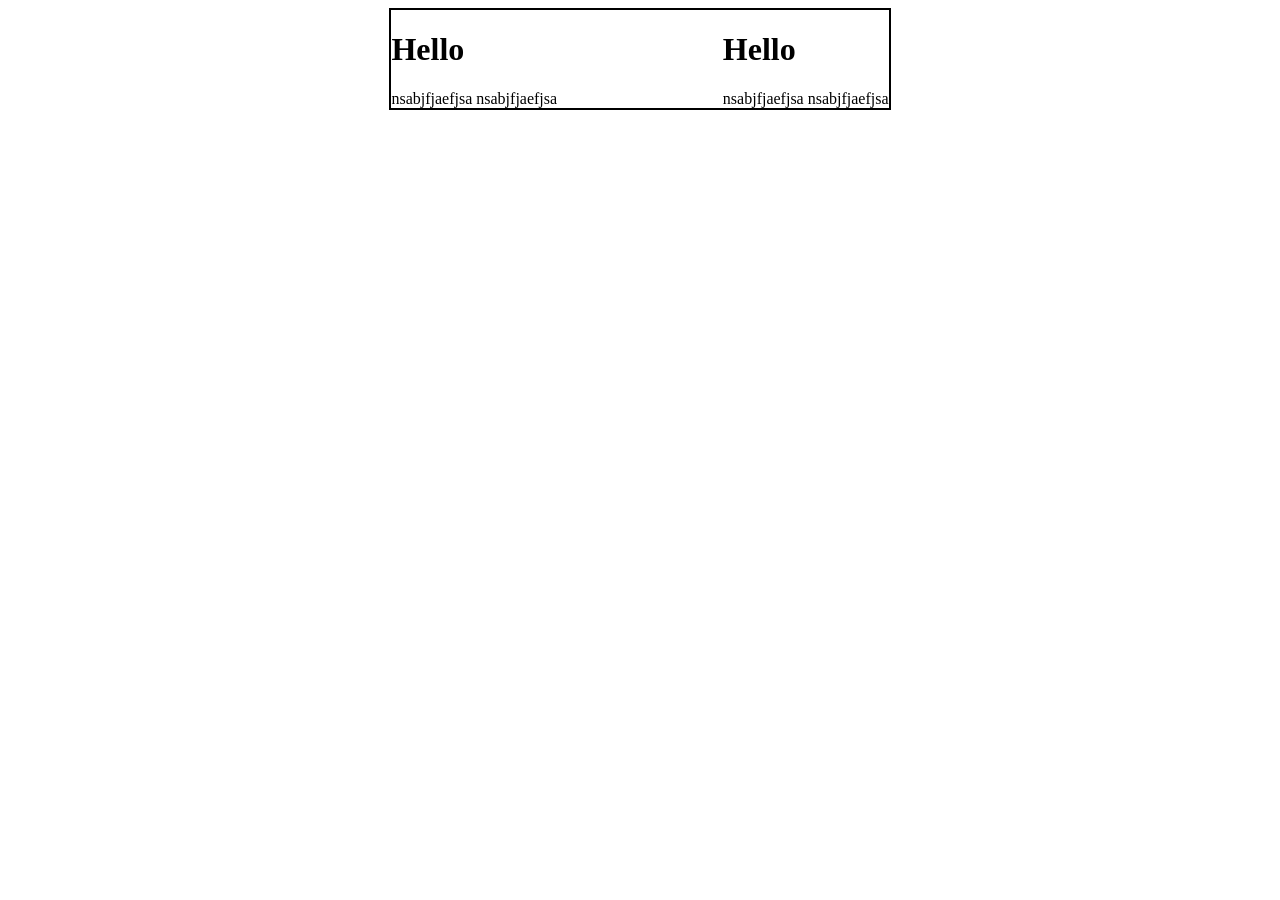
==== index.html @ abe5e485 "mes" ====
<!DOCTYPE html>
<html>

<head>
    <title>HTML PROJECT</title>
    <link rel="stylesheet" href="/index.css">
</head>

<body>
<div class="oldParent">
<div class="parent">


   <div class="">
    <h1>Hello</h1>
    <span>nsabjfjaefjsa</span>
    <span>nsabjfjaefjsa</span> 
   </div>

    <div class="">
    <img src="/cat.jpg" alt="" width="500px">
   </div>


   
   <div class="">
    <h1>Hello</h1>
    <span>nsabjfjaefjsa</span>
    <span>nsabjfjaefjsa</span> 
   </div>
</div>
</div>
  

<!-- <div>
    <div><h4>hiiiii</h4></div>
    <span>this id is invalid</span>
</div> -->

<!-- <h1 class="headingTag">Hello</h1>  -->

<!-- <span>Heelo</span> 
<div><h1>Hello </h1></div>
<h2>Hello</h2>

<h6>Hello</h6>

<p>Lorem ipsum dolor sit amet consectetur adipisicing elit. <br>
    Nostrum magnam laboriosam commodi cum, minus sapiente porro soluta quibusdam impedit cumque laborum tenetur veritatis,
     quaerat iusto possimus ipsa doloremque recusandae quasi?</p>


<h1>Hello</h1>
<span>Heelo</span> -->





<!-- <a href="https://www.amazon.in" target="_blank"><img src="/cat.jpg" alt="cat image" width="400px" /></a> -->




</body>
</html>
---- index.css ----
/*  */


.headingTag{
    background-color: black;
    display: inline-block;
}
.oldParent{
    display: flex;
    justify-content: center;
}
.parent{
    display: grid;
    grid-template-columns: 1fr 1fr 1fr;
    border: 2px solid black;


}
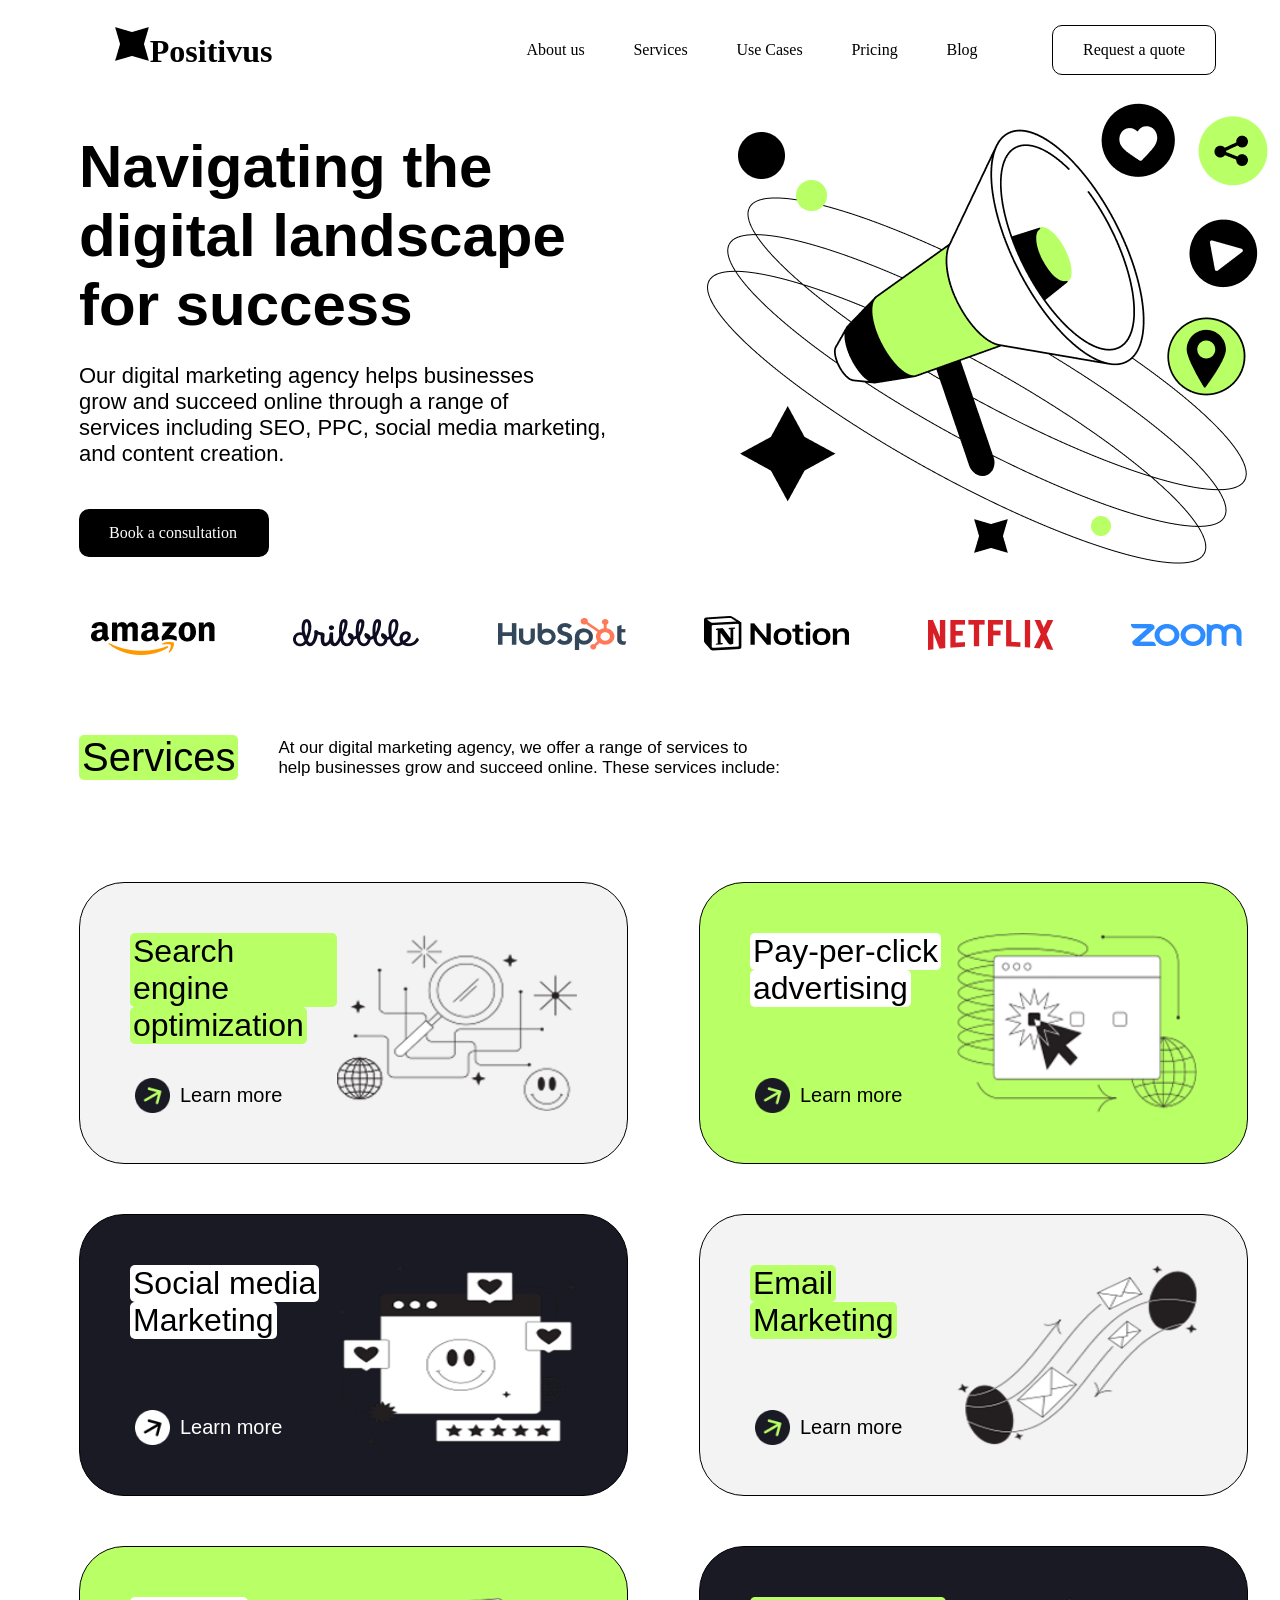
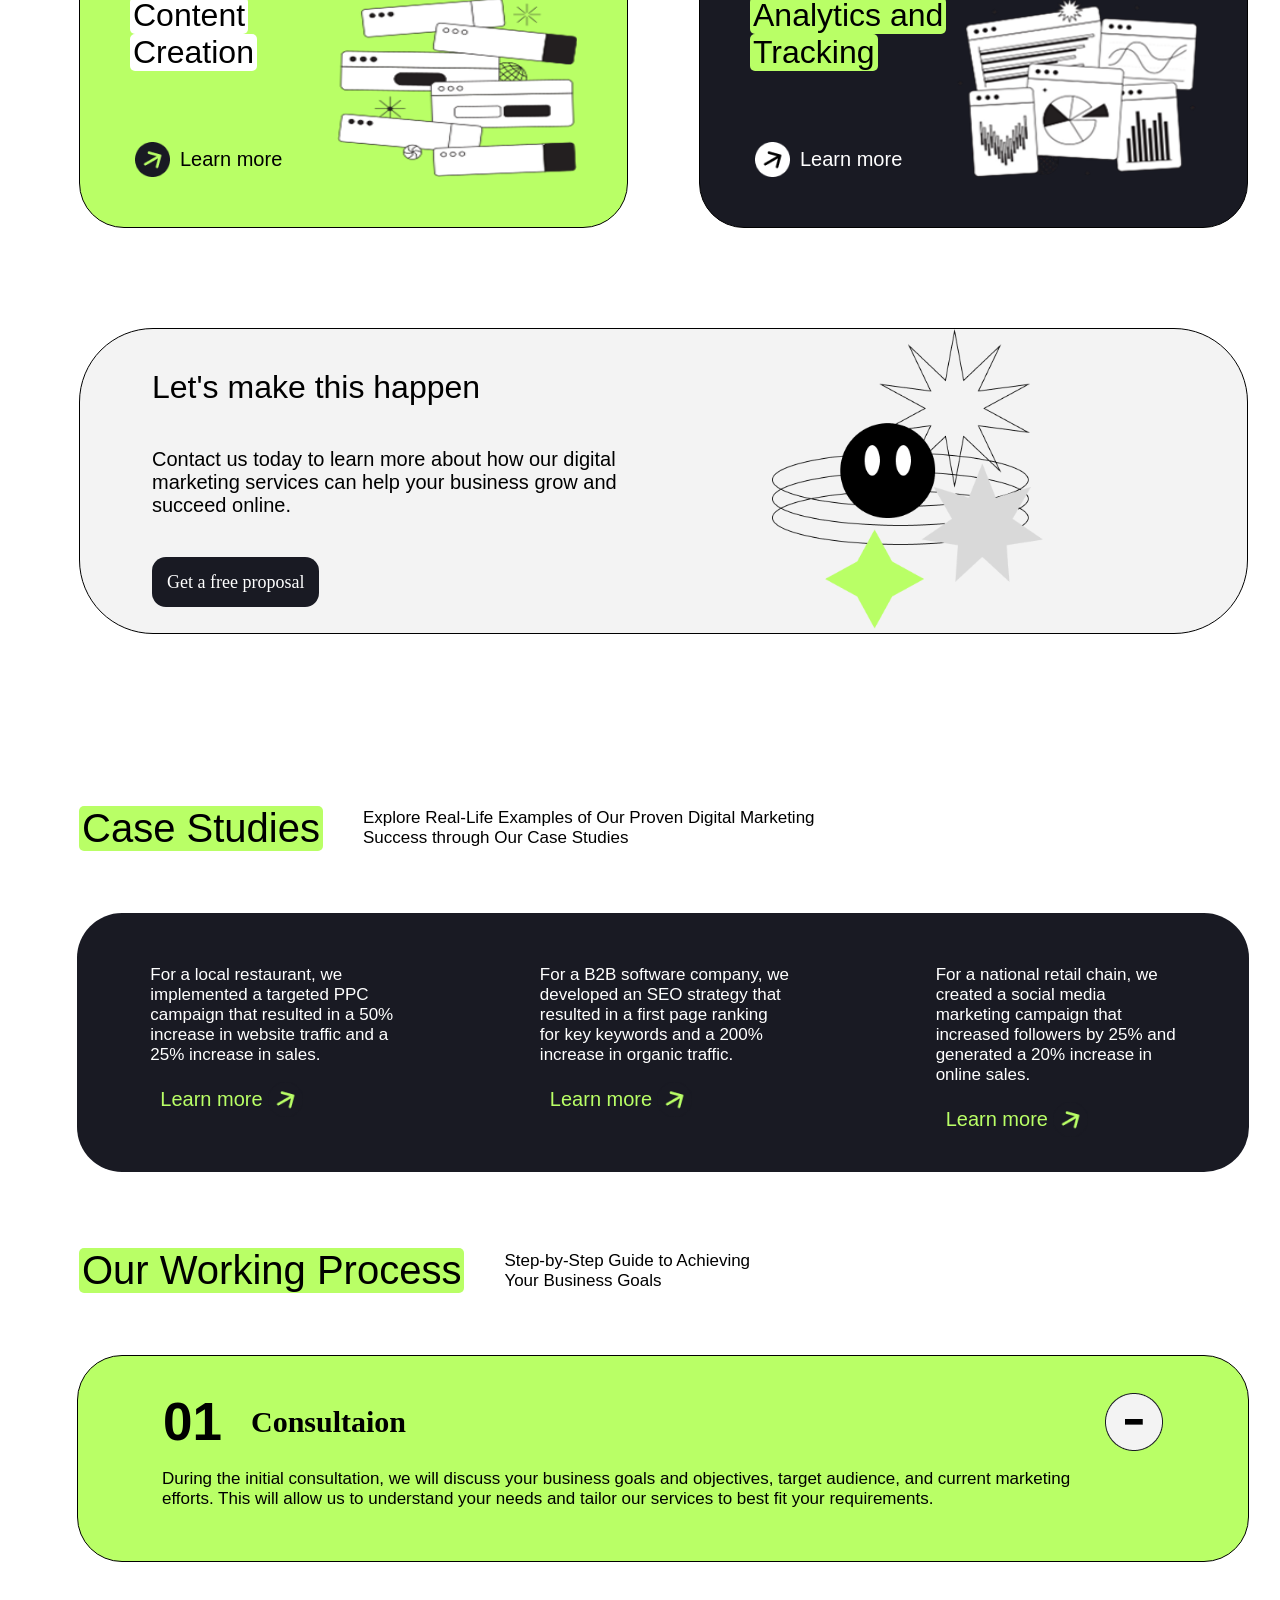
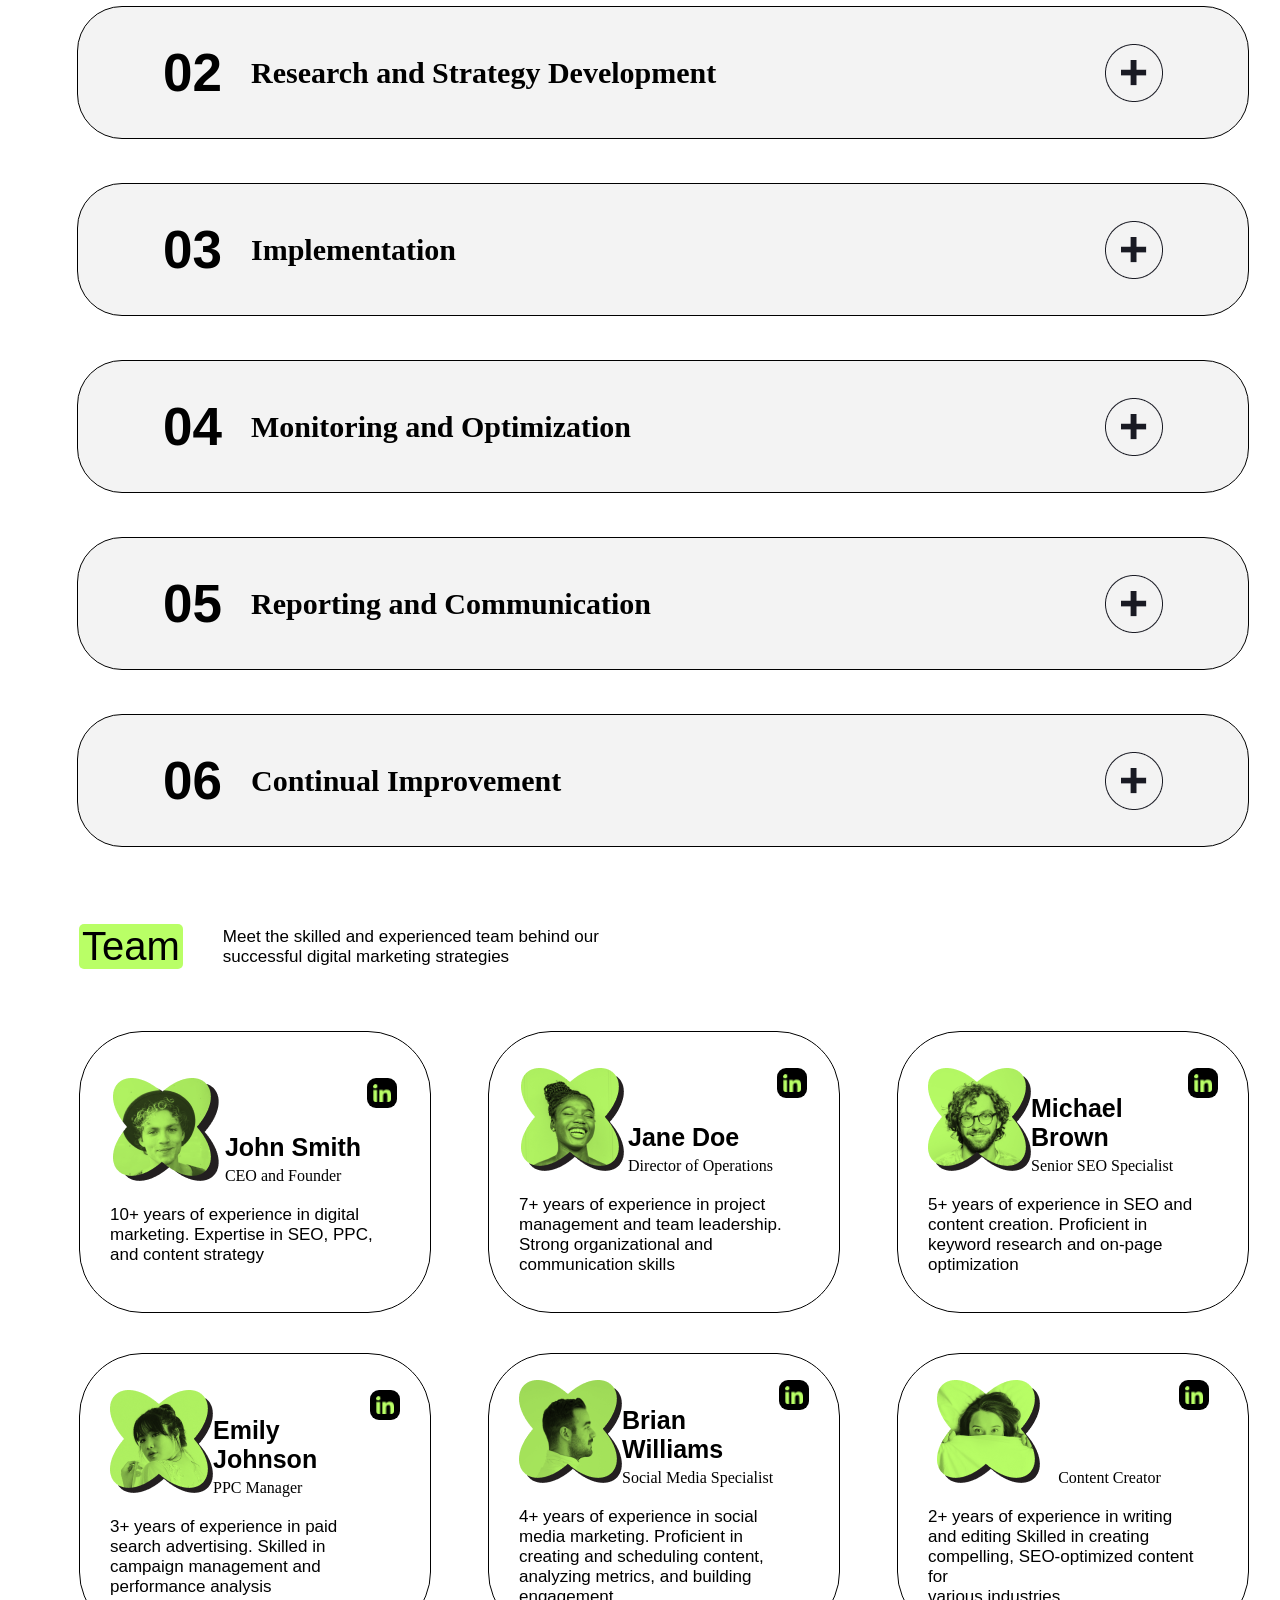
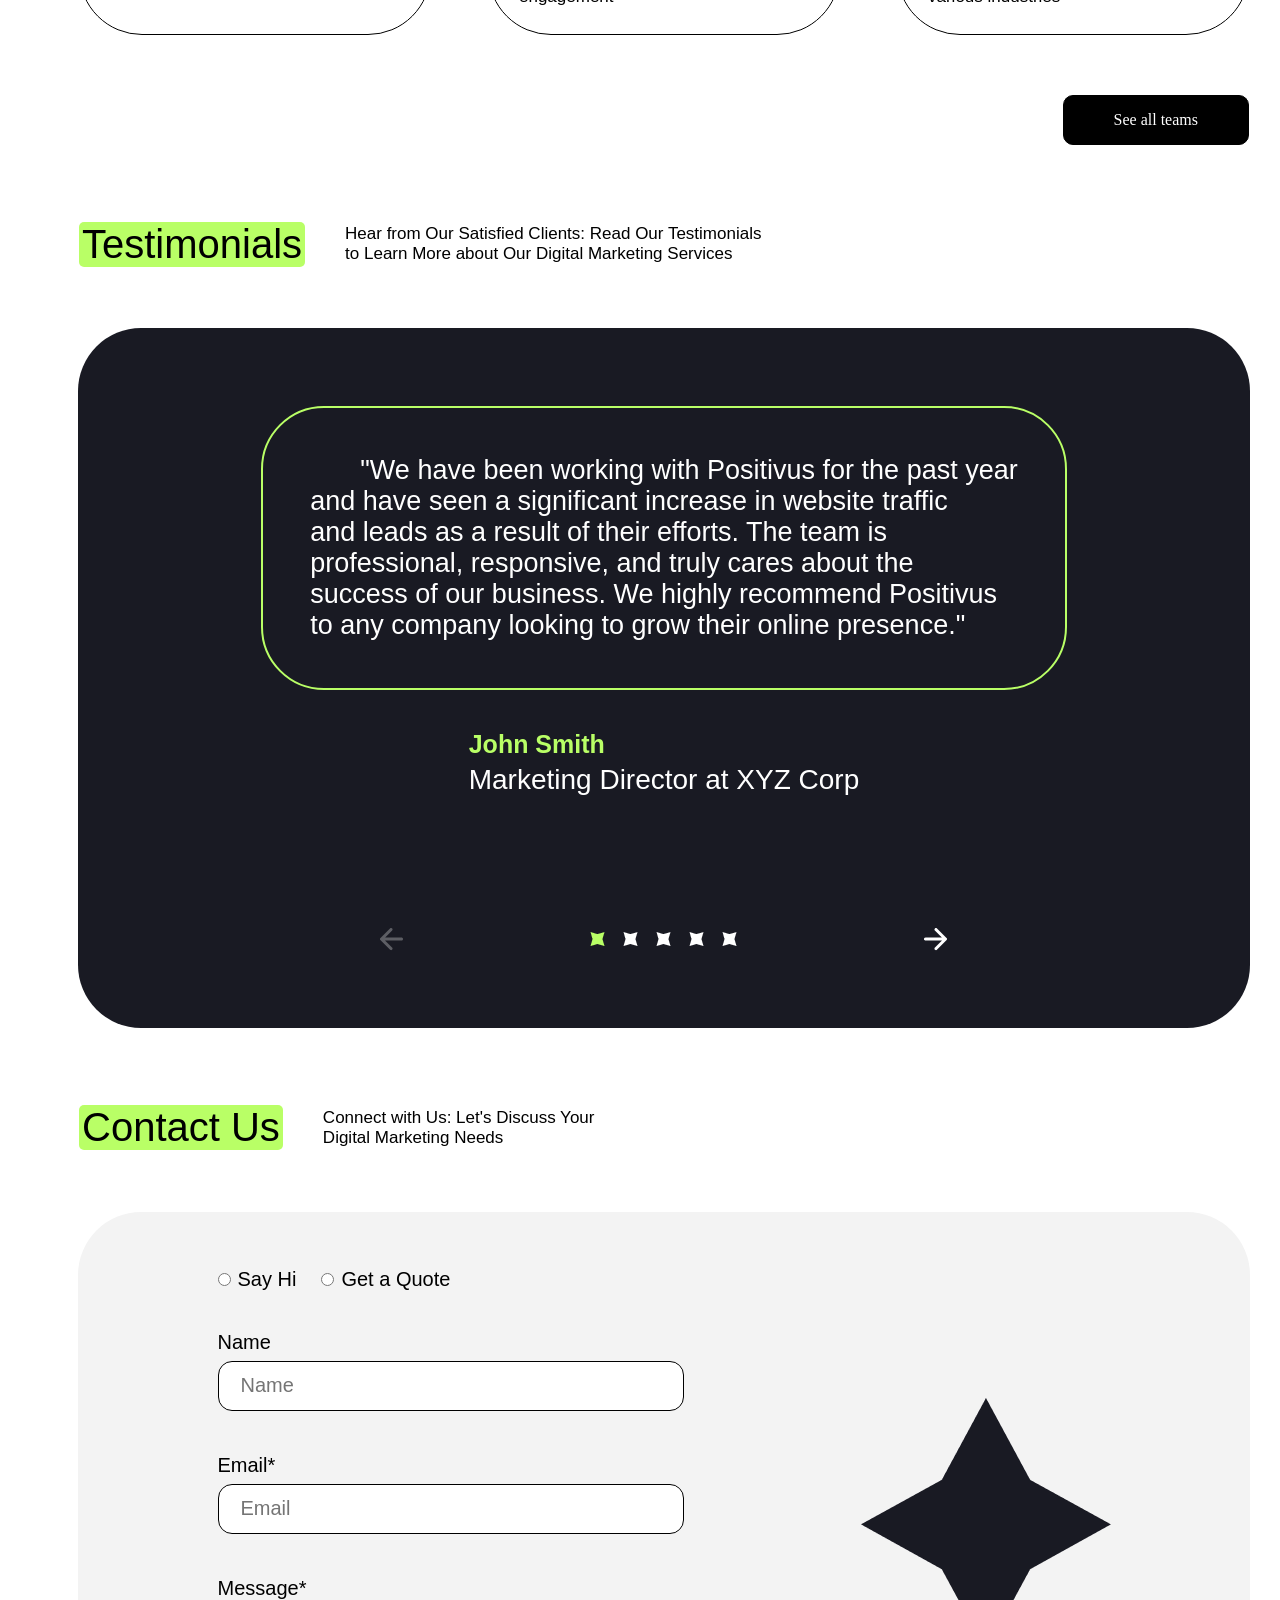
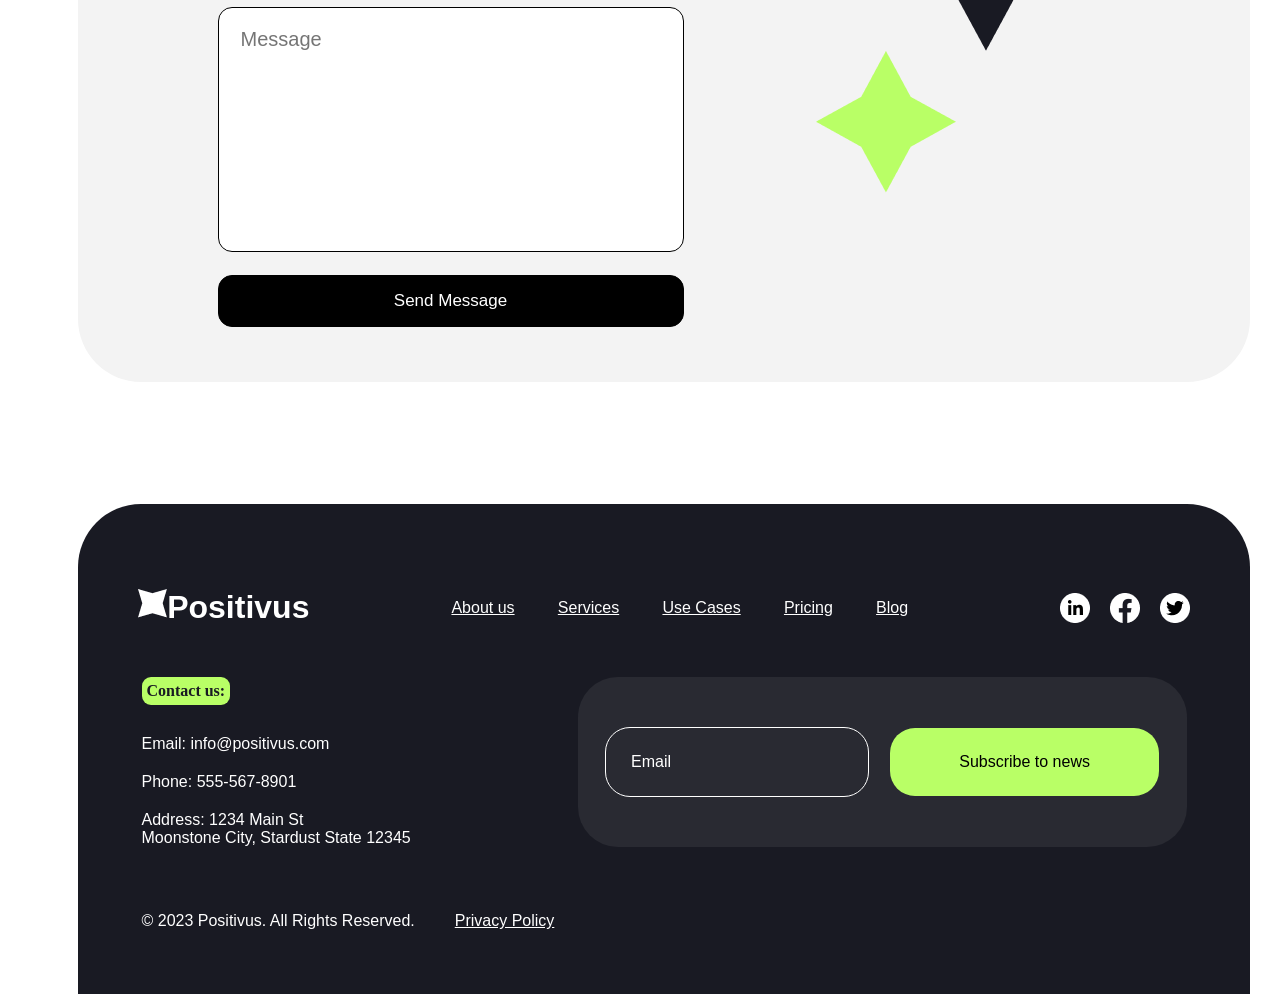
==== commit 5163317d: "file name chnaged" ====
--- a/index.html
+++ b/index.html
@@ -1,66 +1,782 @@
 <!DOCTYPE html>
+
 <html>
 
-<head>
-    <title>HTML PROJECT</title>
-    <link rel="stylesheet" href="/index.css">
-</head>
-
-<body>
-<div class="oldParent">
-<div class="parent">
-
-
-   <div class="">
-    <h1>Hello</h1>
-    <span>nsabjfjaefjsa</span>
-    <span>nsabjfjaefjsa</span> 
-   </div>
-
-    <div class="">
-    <img src="/cat.jpg" alt="" width="500px">
-   </div>
-
-
-   
-   <div class="">
-    <h1>Hello</h1>
-    <span>nsabjfjaefjsa</span>
-    <span>nsabjfjaefjsa</span> 
-   </div>
-</div>
-</div>
-  
-
-<!-- <div>
-    <div><h4>hiiiii</h4></div>
-    <span>this id is invalid</span>
-</div> -->
-
-<!-- <h1 class="headingTag">Hello</h1>  -->
-
-<!-- <span>Heelo</span> 
-<div><h1>Hello </h1></div>
-<h2>Hello</h2>
-
-<h6>Hello</h6>
-
-<p>Lorem ipsum dolor sit amet consectetur adipisicing elit. <br>
-    Nostrum magnam laboriosam commodi cum, minus sapiente porro soluta quibusdam impedit cumque laborum tenetur veritatis,
-     quaerat iusto possimus ipsa doloremque recusandae quasi?</p>
-
-
-<h1>Hello</h1>
-<span>Heelo</span> -->
-
-
-
-
-
-<!-- <a href="https://www.amazon.in" target="_blank"><img src="/cat.jpg" alt="cat image" width="400px" /></a> -->
-
-
-
-
-</body>
+    <head>
+
+        <title>Positivus</title>
+        <link rel="stylesheet" href="/website1.css">
+
+    </head>
+
+    <body>
+        <!-- <div class="row1">
+            <div>
+                <h1>Positivus</h1>
+            </div> 
+            
+            <div class="drow1">
+
+                <span>About us</span>
+                <span>Services</span>
+                <span>Use Cases</span>
+                <span>Pricing</span>
+                <span>Blog</span>
+                
+                <div>
+                    <h4>Request a quote</h4>
+                </div>
+
+            </div>
+            
+        </div> -->
+        <div class="page">
+            <div class="full">
+                    <div class="con">
+
+
+                        <div class="logo">
+
+                            <div class="">
+                                <img class="symbol" src="/Frame.png" alt="logo">
+                            </div>
+
+                            <div class="">
+                                <h1>Positivus</h1>
+                            </div>
+
+                        </div>
+                        <div class="second">
+
+                            <div class="more">
+
+                                <span>About us</span>
+                                <span>Services</span>
+                                <span>Use Cases</span>
+                                <span>Pricing</span>
+                                <span>Blog</span>
+                        
+                            </div>
+                            
+                            <span class="quote">Request a quote</span>
+                        
+                        </div>
+
+                    </div>
+                    
+                    <div class="main">
+                        
+                        <div class="m1">
+                            <h1 class="headingTag1">Navigating the <br> digital landscape <br> for success</h1>
+                            <p class="para">Our digital marketing agency helps businesses <br> grow and succeed online through a range of <br>services including SEO, PPC, social media marketing, <br> and content creation.</p>
+                            <span class="booking">Book a consultation</span>
+                        </div>
+
+                        <div class="m2">
+                            <img src="/Illustration.png" alt="photo">
+                        </div>
+
+                    </div>
+
+                    <div class="company">
+                        <img src="amazonlogo.png" alt="amazonlogo">
+                        <img src="dribblelogo.png" alt="dribblelogo">
+                        <img src="hubspotlogo.png" alt="hubspotlogo">
+                        <img src="notionlogo.png" alt="notionlogo">
+                        <img src="netflixlogo.png" alt="netflixlogo">
+                        <img src="zoomlogo.png" alt="zoomlogo">
+
+                    </div>
+
+                    <div class="services">
+                        <h1 class="head1">Services</h1>
+                        <p class="para1">At our digital marketing agency, we offer a range of services to <br>
+                           help businesses grow and succeed online. These services include:
+                        </p>
+                    </div>
+
+                    <div class="boxes">
+                        <div class="l1">
+                            <div class="box1">
+
+                                <div class="bl">
+                                    <div class="blt">
+                                        <div class="x"><h1 class="b1lt1">Search engine</h1></div>
+                                        <div class="y"><h1 class="b1lt2">optimization</h1></div>
+                                    </div>
+
+                                    <div class="bld">
+                                        <img class="lmlogo" src="learnmore.png" />
+                                        <span class="lm">Learn more</span>
+                                    </div>
+
+                                </div>
+
+                                <div class="br">
+                                    <img class="bi" src="box1.png" />
+                                </div>
+
+                            </div>
+
+                            <div class="box2">
+
+                                <div class="bl">
+                                    <div class="blt">
+                                        <div class="x"><h1 class="b2lt1">Pay-per-click</h1></div>
+                                        <div class="y"><h1 class="b2lt2">advertising</h1></div>
+                                    </div>
+
+                                    <div class="bld">
+                                        <img class="lmlogo" src="learnmore.png" />
+                                        <span class="lm">Learn more</span>
+                                    </div>
+
+                                </div>
+
+                                <div class="br">
+                                    <img class="bi" src="box2.png" />
+                                </div>
+
+                            </div>
+                        </div>
+                        <div class="l2">
+                            <div class="box3">
+
+                                <div class="bl">
+                                    <div class="blt">
+                                        <div class="x"><h1 class="b3lt1">Social media</h1></div>
+                                        <div class="y"><h1 class="b3lt2">Marketing</h1></div>
+                                    </div>
+
+                                    <div class="bld">
+                                        <img class="lmlogo" src="Icon.png" />
+                                        <span class="lm3">Learn more</span>
+                                    </div>
+
+                                </div>
+
+                                <div class="br">
+                                    <img class="bi" src="box3.png" />
+                                </div>
+
+                            </div>
+
+                            <div class="box4">
+
+                                <div class="bl">
+                                    <div class="blt">
+                                        <div class="x"><h1 class="b4lt1">Email</h1></div>
+                                        <div class="y"><h1 class="b4lt2">Marketing</h1></div>
+                                    </div>
+
+                                    <div class="bld">
+                                        <img class="lmlogo" src="learnmore.png" />
+                                        <span class="lm">Learn more</span>
+                                    </div>
+
+                                </div>
+
+                                <div class="br">
+                                    <img class="bi" src="box4.png" />
+                                </div>
+
+                            </div>
+                        </div>
+
+                        <div class="l3">
+                            <div class="box5">
+
+                                <div class="bl">
+                                    <div class="blt">
+                                        <div class="x"><h1 class="b5lt1">Content</h1></div>
+                                        <div class="y"><h1 class="b5lt2">Creation</h1></div>
+                                    </div>
+
+                                    <div class="bld">
+                                        <img class="lmlogo" src="learnmore.png" />
+                                        <span class="lm">Learn more</span>
+                                    </div>
+
+                                </div>
+
+                                <div class="br">
+                                    <img class="bi" src="box5.png" />
+                                </div>
+
+                            </div>
+
+                            <div class="box6">
+
+                                <div class="bl">
+                                    <div class="blt">
+                                        <div class="x"><h1 class="b6lt1">Analytics and</h1></div>
+                                        <div class="y"><h1 class="b6lt2">Tracking</h1></div>
+                                    </div>
+
+                                    <div class="bld">
+                                        <img class="lmlogo" src="Icon.png" />
+                                        <span class="lm6">Learn more</span>
+                                    </div>
+
+                                </div>
+
+                                <div class="br">
+                                    <img class="bi" src="box6.png" />
+                                </div>
+
+                            </div>
+                        </div>
+
+                    </div>
+
+                    <div class="small">
+                        <div class="sl">
+                            <h1 class="sl1">Let's make this happen</h1>
+                            <p class="sl2">Contact us today to learn more about how our digital <br> marketing services can help your business grow and <br> succeed online.</p>
+                            <div class="smallleftdown"><span class="sl3">Get a free proposal</span></div>
+                        </div>
+
+                        <div>
+                            <img class="frame1" src="Frame1.png" />
+                        </div>
+
+                    </div>
+
+                    <div class="services">
+                        <h1 class="head1">Case Studies</h1>
+                        <p class="para1">
+                            Explore Real-Life Examples of Our Proven Digital Marketing <br>
+                            Success through Our Case Studies
+                        </p>
+                    </div>
+
+                    <div class="studies">
+
+                        <div class="st1">
+                            <p class="para2">For a local restaurant, we <br>
+                               implemented a targeted PPC <br>
+                               campaign that resulted in a 50% <br>
+                               increase in website traffic and a <br>
+                               25% increase in sales.
+                            </p>
+                            <div class="bld">
+                                <span class="lm7">Learn more</span>
+                                <img class="lmlogo" src="learnmore.png" />
+                            </div>
+
+                        </div>
+                        <div st2>
+                            <p class="para2">For a B2B software company, we <br>
+                                     developed an SEO strategy that <br>
+                                     resulted in a first page ranking <br>
+                                     for key keywords and a 200% <br>
+                                     increase in organic traffic.
+                            </p>
+                            <div class="bld">
+                                <span class="lm7">Learn more</span>
+                                <img class="lmlogo" src="learnmore.png" />
+                            </div>
+
+                        </div>
+                        <div st3>
+                            <p class="para2">
+                                For a national retail chain, we <br>
+                                created a social media <br>
+                                marketing campaign that <br>
+                                increased followers by 25% and <br>
+                                generated a 20% increase in <br> 
+                                online sales.
+                            </p>
+                            <div class="bld">
+                                <span class="lm7">Learn more</span>
+                                <img class="lmlogo" src="learnmore.png" />
+                            </div>
+
+                        </div>
+
+                    </div>
+
+                    <div class="services">
+                        <h1 class="head1">Our Working Process</h1>
+                        <p class="para1">
+                            Step-by-Step Guide to Achieving <br>
+                            Your Business Goals
+                        </p>
+
+                    </div>
+
+                    <div class="card1">
+                        <div class="cardtop">
+                            <div class="cardtopleft">
+                                <h1 class="no1">01</h1>
+                                <h4 class="consultation">Consultaion</h4>
+
+                            </div>
+                            <div class="cardtopright">
+                                <img src="minus.png" />
+                            </div>
+                        </div>
+                        <div class="cardbottom">
+                            <p class="para1">During the initial consultation, we will discuss your business goals and objectives, target audience, and current marketing <br> 
+                               efforts. This will allow us to understand your needs and tailor our services to best fit your requirements.</p>
+                        </div>
+                    </div>
+
+                    <div class="card2">
+                            <div class="cardtopleft">
+                                <h1 class="no1">02</h1>
+                                <h4 class="consultation">Research and Strategy Development</h4>
+
+                            </div>
+                            <div class="cardtopright">
+                                <img src="Plus icon.png" />
+                            </div>
+                    </div>
+
+                    <div class="card2">
+                            <div class="cardtopleft">
+                                <h1 class="no1">03</h1>
+                                <h4 class="consultation">Implementation</h4>
+
+                            </div>
+                            <div class="cardtopright">
+                                <img src="Plus icon.png" />
+                            </div>
+                    </div>
+
+                    <div class="card2">
+                            <div class="cardtopleft">
+                                <h1 class="no1">04</h1>
+                                <h4 class="consultation">Monitoring and Optimization</h4>
+
+                            </div>
+                            <div class="cardtopright">
+                                <img src="Plus icon.png" />
+                            </div>
+                    </div>
+
+                    <div class="card2">
+                            <div class="cardtopleft">
+                                <h1 class="no1">05</h1>
+                                <h4 class="consultation">Reporting and Communication</h4>
+
+                            </div>
+                            <div class="cardtopright">
+                                <img src="Plus icon.png" />
+                            </div>
+                    </div>
+
+                    <div class="card2">
+                            <div class="cardtopleft">
+                                <h1 class="no1">06</h1>
+                                <h4 class="consultation">Continual Improvement</h4>
+
+                            </div>
+                            <div class="cardtopright">
+                                <img src="Plus icon.png" />
+                            </div>
+                    </div>
+
+                    <div class="services">
+                        <h1 class="head1">Team</h1>
+                        <p class="para1">
+                            Meet the skilled and experienced team behind our <br>
+                            successful digital marketing strategies
+                        </p>
+
+                    </div>
+
+                    <div class="hor1">
+                        <div class="details">
+                            <div class="det">
+                                <div class="dtop">
+                                    <div class="dt1">
+                                        <img class="person" src="Picture2.png" />
+                                    </div>
+
+                                    <div class="dt2">
+                                        <div class="dt21">
+                                            <h4 class="john">John Smith</h4>
+                                            <span class="">CEO and Founder</span>
+                                        </div>
+                                    </div>
+                                    <div>
+                                        <div class="dt3">
+                                            <img class="linkedin" src="linkedin.png" />
+                                        </div>
+                                    </div>
+
+                                </div>
+
+                                <div class="det2">
+                                    <div class="dbottom">
+                                        <span class="para3">
+                                            10+ years of experience in digital  <br>
+                                            marketing. Expertise in SEO, PPC, <br>
+                                            and content strategy</span>
+                                    </div>
+                                </div>
+
+                            </div>
+                        </div>
+
+                        <div class="details">
+                            <div class="det">
+                                <div class="dtop">
+                                    <div class="dt1">
+                                        <img class="person" src="Picture.png" />
+                                    </div>
+
+                                    <div class="dt2">
+                                        <div class="dt21">
+                                            <h4 class="john">Jane Doe</h4>
+                                            <span class="">Director of Operations</span>
+                                        </div>
+                                    </div>
+                                    <div>
+                                        <div class="dt3">
+                                            <img class="linkedin" src="linkedin.png" />
+                                        </div>
+                                    </div>
+
+                                </div>
+
+                                <div class="det2">
+                                    <div class="dbottom">
+                                        <span class="para3">
+                                            7+ years of experience in project <br>
+                                            management and team leadership. <br>
+                                            Strong organizational and <br>
+                                            communication skills</span>
+                                    </div>
+                                </div>
+
+                            </div>
+                        </div>
+
+                        <div class="details">
+                            <div class="det">
+                                <div class="dtop">
+                                    <div class="dt1">
+                                        <img class="person" src="Picture3.png" />
+                                    </div>
+
+                                    <div class="dt2">
+                                        <div class="dt21">
+                                            <h4 class="john">Michael Brown</h4>
+                                            <span class="">Senior SEO Specialist</span>
+                                        </div>
+                                    </div>
+                                    <div>
+                                        <div class="dt3">
+                                            <img class="linkedin" src="linkedin.png" />
+                                        </div>
+                                    </div>
+
+                                </div>
+
+                                <div class="det2">
+                                    <div class="dbottom">
+                                        <span class="para3">
+                                            5+ years of experience in SEO and <br>
+                                            content creation. Proficient in <br>
+                                            keyword research and on-page <br>
+                                            optimization</span>
+                                    </div>
+                                </div>
+
+                            </div>
+                        </div>
+                    </div>
+
+                    <div class="hor1">
+                        <div class="details">
+                            <div class="det">
+                                <div class="dtop">
+                                    <div class="dt1">
+                                        <img class="person" src="Picture4.png" />
+                                    </div>
+
+                                    <div class="dt2">
+                                        <div class="dt21">
+                                            <h4 class="john">Emily Johnson</h4>
+                                            <span class="">PPC Manager</span>
+                                        </div>
+                                    </div>
+                                    <div>
+                                        <div class="dt3">
+                                            <img class="linkedin" src="linkedin.png" />
+                                        </div>
+                                    </div>
+
+                                </div>
+
+                                <div class="det2">
+                                    <div class="dbottom">
+                                        <span class="para3">
+                                            3+ years of experience in paid <br>
+                                            search advertising. Skilled in <br>
+                                            campaign management and <br>
+                                            performance analysis</span>
+                                    </div>
+                                </div>
+
+                            </div>
+                        </div>
+
+                        <div class="details">
+                            <div class="det">
+                                <div class="dtop">
+                                    <div class="dt1">
+                                        <img class="person" src="Picture5.png" />
+                                    </div>
+
+                                    <div class="dt2">
+                                        <div class="dt21">
+                                            <h4 class="john">Brian Williams</h4>
+                                            <span class="">Social Media Specialist</span>
+                                        </div>
+                                    </div>
+                                    <div>
+                                        <div class="dt3">
+                                            <img class="linkedin" src="linkedin.png" />
+                                        </div>
+                                    </div>
+
+                                </div>
+
+                                <div class="det2">
+                                    <div class="dbottom">
+                                        <span class="para3">
+                                            4+ years of experience in social <br>
+                                            media marketing. Proficient in <br>
+                                            creating and scheduling content, <br>
+                                            analyzing metrics, and building <br>
+                                            engagement</span>
+                                    </div>
+                                </div>
+
+                            </div>
+                        </div>
+
+                        <div class="details">
+                            <div class="det">
+                                <div class="dtop">
+                                    <div class="dt1">
+                                        <img class="person" src="Picture6.png" />
+                                    </div>
+
+                                    <div class="dt2">
+                                        <div class="dt21">
+                                            <h4 class="john"></h4>
+                                            <span class="">Content Creator</span>
+                                        </div>
+                                    </div>
+                                    <div>
+                                        <div class="dt3">
+                                            <img class="linkedin" src="linkedin.png" />
+                                        </div>
+                                    </div>
+
+                                </div>
+
+                                <div class="det2">
+                                    <div class="dbottom">
+                                        <span class="para3">
+                                            2+ years of experience in writing <br>
+                                            and editing Skilled in creating <br>
+                                            compelling, SEO-optimized content for <br>
+                                            various industries</span>
+                                    </div>
+                                </div>
+
+                            </div>
+                        </div>
+
+                    </div>
+
+                    <div class="moreteams">
+                        <div class="mq"><span class="quote1">See all teams</span></div>
+
+                    </div>
+                    <div class="services">
+                        <h1 class="head1">Testimonials</h1>
+                        <p class="para1">
+                            Hear from Our Satisfied Clients: Read Our Testimonials <br>
+                            to Learn More about Our Digital Marketing Services
+                        </p>
+
+                    </div>
+
+                    <div class="blackbox">
+                        <div class="bb1">
+                            <div class="bbt">
+                                <div class="para4div">
+                                    <span class="para4">"We have been working with Positivus for the past year <br>
+                                        and have seen a significant increase in website traffic <br>
+                                        and leads as a result of their efforts. The team is <br>
+                                        professional, responsive, and truly cares about the <br>
+                                        success of our business. We highly recommend Positivus <br>
+                                        to any company looking to grow their online presence."</span>
+                                </div>
+                                <div class="dt21">
+                                    <h4 class="john1">John Smith</h4>
+                                    <span class="para5">Marketing Director at XYZ Corp</span>
+                                </div>
+                            </div>
+                            
+                        
+
+                        <div class="bbb">
+                            <img src="Navigation.png" >
+
+                        </div>
+
+                        </div>
+
+                    </div>
+
+                    <div class="services">
+                        <h1 class="head1">Contact Us</h1>
+                        <p class="para1">
+                            Connect with Us: Let's Discuss Your <br>
+                            Digital Marketing Needs
+                        </p>
+
+                    </div>
+
+                    <div class="contactbox">
+
+                        <div class="nem">
+
+                            <div class="nem1">
+                                <div>
+                                    <input class="int" type="radio">
+                                    <span class="nem21"> Say Hi</span>
+                                </div>
+                                <div class="nem12">
+                                    <input type="radio">
+                                    <span class="nem21">Get a Quote</span>
+                                </div>
+
+                            </div>
+
+                            <div class="nem2">
+                                <span class="nem21">Name</span>
+                                <input class="int1" type="textbox" placeholder="Name">
+                            </div>
+
+                            <div class="nem2">
+                                <span class="nem21">Email*</span>
+                                <input class="int1" type="textbox" placeholder="Email">
+                            </div>
+
+                            <div class="nem2">
+                                <span class="nem21">Message*</span>
+                                <input class="int2" type="textbox" placeholder="Message">
+                            </div>
+
+                            <div class="nembdiv">
+                                <span class="nemb">
+                                    Send Message
+                                </span>
+                            </div>
+
+                        </div>
+
+                        <div class="cbr">
+                            <div class="cbrt"><img src="Vector.png" /></div>
+                            <div class="cbrb"><img src="Vector (1).png" alt=""></div>
+
+                        </div>
+
+
+                    </div>
+
+
+
+                    <div class="finalbox">
+
+                        <div class="con1">
+
+
+                            <div class="logo">
+
+                                <div class="">
+                                    <img class="symbol" src="Vector (2).png" alt="logo">
+                                </div>
+
+                                <div class="">
+                                    <h1 class="s1">Positivus</h1>
+                                </div>
+
+                            </div>
+                            <div class="second">
+
+                                <div class="more1">
+
+                                    <span class="s1"><u>About us</u></span>
+                                    <span class="s1"><u>Services</u></span>
+                                    <span class="s1"><u>Use Cases</u></span>
+                                    <span class="s1"><u>Pricing</u></span>
+                                    <span class="s1"><u>Blog</u></span>
+                            
+                                </div>
+                                
+                                <img src="linkin.png" alt="">
+                                <img class="facebook" src="fb.png" alt="">
+                                <img src="twiter.png" alt="">
+
+                            </div>
+
+                        </div>
+
+                        <div class="mars">
+                        <div class="hi">
+
+                            <div>
+                                <div class="inline"><h4 class="smallgreen">Contact us:</h4></div>
+                                <div>
+                                    <span class="s1">Email: info@positivus.com</span>
+                                </div>
+                                <div class="hell">
+                                    <span class="s1">Phone: 555-567-8901</span>
+                                </div>
+                                <div>
+                                    <span class="s1">Address: 1234 Main St <br>
+                                        Moonstone City, Stardust State 12345</span>
+                                </div>
+
+
+
+                            </div>
+
+                            
+                            <div class="r1">
+                                <span class="s2">Email</span>
+                                <span class="s3">Subscribe to news</span>
+                            </div>
+
+                        </div>
+
+                        <div class="last">
+                            <div class="last1">
+                                <span class="s1">© 2023 Positivus. All Rights Reserved.</span>
+                            </div>
+
+                            <div>
+                                <span class="s1"><u>Privacy Policy</u></span>
+
+                            </div>
+
+                        </div>
+                        </div>
+                    </div>
+
+
+            </div>
+        </div>
+
+    </body>
+
 </html>
--- a/website1.css
+++ b/website1.css
@@ -0,0 +1,846 @@
+/* .row1{
+    display: flex;
+    align-items:baseline;
+    justify-content: space-between;  
+}    
+h4{
+    font-weight: normal;
+    padding-left: ;
+     
+}
+.drow1{
+    display: flex;
+    align-items:baseline;
+    justify-content: space-around;
+} */
+
+.page{
+    display: flex;
+    justify-content: center;
+}
+
+.con{
+    display: flex;
+    align-items:center;
+    justify-content: space-around;  
+} 
+
+
+
+.logo{
+    display: flex;
+    /* width: 298px; */
+    align-items: baseline;
+}
+
+.symbol{
+    padding-top: 50%;
+    
+}
+
+.more{
+    width: 500px;
+    /* border: 2px solid black; */
+    display: flex;
+    justify-content: space-around;
+}
+
+.quote{
+    border: 1px solid black;
+    padding-right: 30px;
+    padding-left: 30px;
+    padding-top: 15px;
+    padding-bottom: 15px;
+    border-radius: 10px;
+    margin-left: 50px;
+    margin-right: -50px;
+
+}
+
+.second{
+    display: flex;
+    align-items:center;
+    justify-content: space-around;
+}
+
+
+.booking{
+    width:130px;
+    padding-right: 30px;
+    padding-left: 30px;
+    padding-top: 15px;
+    padding-bottom: 15px;
+    border-radius: 10px;
+    background-color: black;
+    color: white;
+    margin-top: 20px;
+}
+
+.main{
+    display: flex;
+    justify-content: center;
+
+}
+
+
+.headingTag1{
+    font-size: 60px;
+    font-family:'Gill Sans', 'Gill Sans MT', Calibri, 'Trebuchet MS', sans-serif;
+    margin-bottom: 2px;
+}
+
+.m1{
+    display: flex;
+    flex-direction: column;
+    align-content: space-around;
+    margin-left:80px ;
+    width: 601px;
+}
+
+.full{
+    display: flex;
+    flex-direction: column;
+}
+
+
+.para{
+    font-size: 22px;
+    font-family: 'Gill Sans', 'Gill Sans MT', Calibri, 'Trebuchet MS', sans-serif;
+}
+.company{
+    margin-left: 53px;
+    display: flex;
+    justify-content: space-around;
+}
+.services{
+    display: flex;
+    align-items: center;
+    margin-left: 80px;
+    margin-top: 50px;
+    margin-bottom: 35px;
+}
+.head1{
+    font-size: 40px;
+    color: black;
+    background-color: #b9ff66;
+    font-family: 'Gill Sans', 'Gill Sans MT', Calibri, 'Trebuchet MS', sans-serif;
+    padding-left: 3px;
+    padding-right: 3px;
+    border-radius: 5px;
+    font-weight: lighter;
+}
+.para1{
+    font-size: 17px;
+    font-family: 'Gill Sans', 'Gill Sans MT', Calibri, 'Trebuchet MS', sans-serif;
+    margin-left: 40px;
+}
+
+.b1lt1{
+    margin-top: 0px;
+    margin-bottom: 0px;
+    background-color: #b9ff66;
+    border-radius: 5px;
+    padding-left: 3px;
+    padding-right: 3px;
+    font-weight: lighter;
+    font-family: 'Gill Sans', 'Gill Sans MT', Calibri, 'Trebuchet MS', sans-serif;
+}
+.b1lt2{
+    margin-top: 0px;
+    background-color: #b9ff66;
+    border-radius: 5px;
+    padding-left: 3px;
+    padding-right: 3px;
+    font-weight: lighter;
+    font-family: 'Gill Sans', 'Gill Sans MT', Calibri, 'Trebuchet MS', sans-serif;
+}
+
+
+.b2lt1{
+    margin-top: 0px;
+    margin-bottom: 0px;
+    background-color: white;
+    border-radius: 5px;
+    padding-left: 3px;
+    padding-right: 3px;
+    font-weight: lighter;
+    font-family: 'Gill Sans', 'Gill Sans MT', Calibri, 'Trebuchet MS', sans-serif;
+}
+.b2lt2{
+    margin-top: 0px;
+    background-color: white;
+    border-radius: 5px;
+    padding-left: 3px;
+    padding-right: 3px;
+    font-weight: lighter;
+    font-family: 'Gill Sans', 'Gill Sans MT', Calibri, 'Trebuchet MS', sans-serif;
+}
+
+.b3lt1{
+    margin-top: 0px;
+    margin-bottom: 0px;
+    background-color: white;
+    border-radius: 5px;
+    padding-left: 3px;
+    padding-right: 3px;
+    font-weight: lighter;
+    font-family: 'Gill Sans', 'Gill Sans MT', Calibri, 'Trebuchet MS', sans-serif;
+}
+.b3lt2{
+    margin-top: 0px;
+    background-color: white;
+    border-radius: 5px;
+    padding-left: 3px;
+    padding-right: 3px;
+    font-weight: lighter;
+    font-family: 'Gill Sans', 'Gill Sans MT', Calibri, 'Trebuchet MS', sans-serif;
+}
+
+.b4lt1{
+    margin-top: 0px;
+    margin-bottom: 0px;
+    background-color: #b9ff66;
+    border-radius: 5px;
+    padding-left: 3px;
+    padding-right: 3px;
+    font-weight: lighter;
+    font-family: 'Gill Sans', 'Gill Sans MT', Calibri, 'Trebuchet MS', sans-serif;
+}
+.b4lt2{
+    margin-top: 0px;
+    background-color: #b9ff66;
+    border-radius: 5px;
+    padding-left: 3px;
+    padding-right: 3px;
+    font-weight: lighter;
+    font-family: 'Gill Sans', 'Gill Sans MT', Calibri, 'Trebuchet MS', sans-serif;
+}
+
+.b5lt1{
+    margin-top: 0px;
+    margin-bottom: 0px;
+    background-color:white;
+    border-radius: 5px;
+    padding-left: 3px;
+    padding-right: 3px;
+    font-weight: lighter;
+    font-family: 'Gill Sans', 'Gill Sans MT', Calibri, 'Trebuchet MS', sans-serif;
+}
+.b5lt2{
+    margin-top: 0px;
+    background-color: white;
+    border-radius: 5px;
+    padding-left: 3px;
+    padding-right: 3px;
+    font-weight: lighter;
+    font-family: 'Gill Sans', 'Gill Sans MT', Calibri, 'Trebuchet MS', sans-serif;
+}
+
+.b6lt1{
+    margin-top: 0px;
+    margin-bottom: 0px;
+    background-color: #b9ff66;
+    border-radius: 5px;
+    padding-left: 3px;
+    padding-right: 3px;
+    font-weight: lighter;
+    font-family: 'Gill Sans', 'Gill Sans MT', Calibri, 'Trebuchet MS', sans-serif;
+}
+.b6lt2{
+    margin-top: 0px;
+    background-color: #b9ff66;
+    border-radius: 5px;
+    padding-left: 3px;
+    padding-right: 3px;
+    font-weight: lighter;
+    font-family: 'Gill Sans', 'Gill Sans MT', Calibri, 'Trebuchet MS', sans-serif;
+}
+
+.blt{
+    display: flex;
+    flex-direction: column;
+}
+.box1{
+    display: flex;
+    justify-content: space-between;
+    border: 1px solid black;
+    padding: 50px;
+    border-radius: 45px;
+    background-color: #F3F3F3;
+}
+
+.box2{
+    display: flex;
+    justify-content: space-between;
+    border: 1px solid black;
+    padding: 50px;
+    border-radius: 45px;
+    background-color: #b9ff66;
+    
+}
+
+.box3{
+    display: flex;
+    justify-content: space-between;
+    border: 1px solid black;
+    padding: 50px;
+    border-radius: 45px;
+    background-color: #191A23;
+}
+
+.box4{
+    display: flex;
+    justify-content: space-between;
+    border: 1px solid black;
+    padding: 50px;
+    border-radius: 45px;
+    background-color: #F3F3F3;
+}
+
+.box5{
+    display: flex;
+    justify-content: space-between;
+    border: 1px solid black;
+    padding: 50px;
+    border-radius: 45px;
+    background-color: #b9ff66;
+}
+
+.box6{
+    display: flex;
+    justify-content: space-between;
+    border: 1px solid black;
+    padding: 50px;
+    border-radius: 45px;
+    background-color: #191A23;
+}
+
+.boxes{
+    display: flex;
+    flex-direction: column;
+    row-gap: 50px;
+    margin-top: 40px;
+}
+
+
+.bld{
+    display: flex;
+    align-items: center;
+}
+.lm{
+    font-size: 20px;
+    font-family: 'Gill Sans', 'Gill Sans MT', Calibri, 'Trebuchet MS', sans-serif;
+    margin-left: 10px;
+}
+.lmlogo{
+    height: 35px;
+    width: 35px;
+    margin-left: 5px;
+}
+.x{
+    display: flex;
+}
+.y{
+    display: flex;
+}
+.bl{
+    display: flex;
+    flex-direction: column;
+    justify-content: space-between;
+    width: 207px;
+}
+
+.l1{
+    display: flex;
+    justify-content: space-between;
+    padding: 0 33px 0 80px;
+    /* column-gap: 64px; */
+    /* margin-left: 56px; */
+}
+.l2{
+    display: flex;
+    justify-content: space-between;
+    padding: 0 33px 0 80px;
+    /* column-gap: 111px; */
+    /* margin-left: 56px; */
+
+}
+.lm3{
+    font-size: 20px;
+    font-family: 'Gill Sans', 'Gill Sans MT', Calibri, 'Trebuchet MS', sans-serif;
+    margin-left: 10px;
+    color: white;
+}
+
+.l3{
+    display: flex;
+    justify-content: space-between;
+    padding: 0 33px 0 80px;
+    /* column-gap: 64px; */
+    /* margin-left: 56px; */
+}
+
+.lm6{
+    font-size: 20px;
+    font-family: 'Gill Sans', 'Gill Sans MT', Calibri, 'Trebuchet MS', sans-serif;
+    margin-left: 10px;
+    color: white;
+}
+
+.br{
+    display: flex;
+    align-items: center;
+}
+
+.bi{
+    width: 240px;
+    height: 180px;
+}
+
+.sl1{
+    margin-top: 0%;
+    font-weight: lighter;
+    font-family: 'Gill Sans', 'Gill Sans MT', Calibri, 'Trebuchet MS', sans-serif;    
+}
+
+.sl2{
+    font-size: 20px;
+    font-family: 'Gill Sans', 'Gill Sans MT', Calibri, 'Trebuchet MS', sans-serif;
+}
+
+.sl3{
+    color: white;
+    background-color: #191A23;
+    font-size: 18px;
+    padding: 15px;
+    border-radius: 14px;
+}
+
+.small{
+    display: flex;
+    justify-content: space-between;
+    /* margin-top: 100px; */
+    border: 1px solid black;
+    background-color: #F3F3F3;
+    border-radius: 74px;
+    padding: 0 100px 0 72px;
+    margin: 100px 33px 95px 80px;
+}
+
+.smallleftdown{
+    margin-top: 35px;
+}
+
+.frame1{
+    height: 300px;
+}
+
+.sl{
+    display: flex;
+    flex-direction: column;
+    justify-content: center;
+}
+
+.lm7{
+    font-size: 20px;
+    font-family: 'Gill Sans', 'Gill Sans MT', Calibri, 'Trebuchet MS', sans-serif;
+    margin-left: 10px;
+    color: #b9ff66;
+}
+
+.para2{
+    font-size: 17px;
+    font-family: 'Gill Sans', 'Gill Sans MT', Calibri, 'Trebuchet MS', sans-serif;
+    color: white;
+}
+
+.studies{
+    display: flex;
+    /* border: #191A23; */
+    background-color: #191A23;
+    justify-content: space-around;
+    /* width: 1168.2px; */
+    /* margin-left: 79px; */
+    margin: 0 32px 0 78px;
+    border-radius: 45px;
+    padding: 35px 0 35px 0;
+}
+
+.st1{
+    display: flex;
+    flex-direction: column;
+
+}
+
+.card1{
+    display: flex;
+    background-color: #b9ff66;
+    border: 1px solid black;
+    flex-direction: column;
+    justify-content: space-around;
+    margin: 0 32px 0 78px;
+    border-radius: 45px;
+    padding: 35px 0 35px 0;
+}
+
+.cardtop{
+    display: flex;
+    justify-content: space-between;
+    padding: 0 85px 0 85px;
+
+}
+
+.cardtopleft{
+    display: flex;
+    align-items: center;
+}
+
+.cardbottom{
+    display: flex;
+    margin-left: 44px;
+}
+
+.no1{
+    width: 88px;
+    font-size:53px;
+    margin: 0;
+    font-family :'Franklin Gothic Medium', 'Arial Narrow', Arial, sans-serif;
+}
+
+.cardtopright{
+    display: flex;
+    align-items: center;
+}
+.consultation{
+    font-size: 30px;
+    margin: 0px;
+}
+.card2{
+    display: flex;
+    justify-content: space-between;
+    border: 1px solid black;
+    background-color: #F3F3F3;
+    margin: 44px 32px 0px 78px;
+    border-radius: 45px;
+    padding: 35px 85px 35px 85px;
+    
+}
+.details{
+    border: 1px solid black;
+    /* background-color: #F3F3F3; */
+    padding: 30px;
+    width: 290px;
+    border-radius: 63px;
+    height: 220px;
+    display: flex;
+    justify-content: center;
+    
+
+}
+
+.dt3{
+    display: flex;
+}
+
+.linkedin{
+    background-color: black;
+    border-radius: 30%;    
+    width: 18px;
+    padding: 6px;
+}
+/* .person{
+    border-radius: 100%;
+} */
+
+.para3{
+    font-size: 17px;
+    font-family: 'Gill Sans', 'Gill Sans MT', Calibri, 'Trebuchet MS', sans-serif;
+    /* margin: 0 0 30px 30px; */
+}
+
+.john{
+    margin-bottom: 5px ;
+    font-family: 'Gill Sans', 'Gill Sans MT', Calibri, 'Trebuchet MS', sans-serif;
+    font-size: 25px;
+    margin-top: 0%;
+}
+
+.dtop{
+    display: flex ;
+    width: 290px;
+    justify-content: space-around;
+}
+
+.det{
+    display: flex;
+    flex-direction: column;
+    width: 290px;
+    justify-content: center;
+}
+.det2{
+    display: flex;
+    margin-top: 20px;
+}
+.dt2{
+    display: flex;
+    align-items: end;
+}
+
+.hor1{
+    display: flex;
+    justify-content: space-between;
+    padding-left: 80px;
+    margin-bottom: 40px;
+    padding-right: 32px;
+}
+
+.quote1{
+    border: 1px solid black;
+    padding-right: 50px;
+    padding-left: 50px;
+    padding-top: 15px;
+    padding-bottom: 15px;
+    border-radius: 10px;
+    /* margin-left: 50px;
+    margin-right: -50px; */
+    background-color: black;
+    color: white;
+    margin-right: 32px;
+}
+.mq{
+    display: flex;
+    display: flex;
+    justify-content: end;
+    padding-top: 20px;
+}
+
+.blackbox{
+    /* border: 1px solid black; */
+    height: 700px;
+    background-color: #191A23;
+    display: flex;
+    justify-content: center;
+    align-items: center;
+    border-radius: 63px;
+    margin: 0 31px 0 79px ;
+}
+
+.john1{
+    margin-bottom: 5px ;
+    font-family: 'Gill Sans', 'Gill Sans MT', Calibri, 'Trebuchet MS', sans-serif;
+    font-size: 25px;
+    margin-top: 0%;
+    color: #b9ff66;
+}
+.para4{
+    font-size: 27px;
+    font-family: 'Gill Sans', 'Gill Sans MT', Calibri, 'Trebuchet MS', sans-serif;
+    margin: 50px;
+    color: white;
+    
+}
+.para4div{
+    border: 2px solid #b9ff66;
+    padding: 47px;
+    border-radius: 63px;
+    margin-bottom: 40px ;
+}
+
+.bbt{
+    display: flex;
+    justify-content: center;
+    align-items: center;
+    flex-direction: column;
+}
+.bbb{
+    display: flex;
+    justify-content: center;
+}
+
+.bb1{
+    /* margin: 30px 0 170px 0; */
+    height: 545px;
+    display: flex;
+    flex-direction: column;
+    justify-content: space-between;
+    /* margin-bottom: 20px; */
+}
+
+.para5{
+    font-family: 'Gill Sans', 'Gill Sans MT', Calibri, 'Trebuchet MS', sans-serif;
+    font-size: 28px;
+    color: white;
+}
+
+.contactbox{
+    height: 770px;
+    background-color: #F3F3F3;
+    display: flex;
+    justify-content: center;
+    align-items: center;
+    border-radius: 63px;
+    margin: 0 31px 122px 79px ;
+}
+
+.int{
+    margin-left: 0%;
+}
+
+.cbr{
+    display: flex;
+    flex-direction: column;
+    width: 295px;
+    /* align-items: center; */
+    margin-left: 132px;
+}
+.cbrt{
+    display: flex;
+    justify-content: end;
+}
+.int1{
+    
+    border-radius: 14px;
+    height: 46px;
+    font-size: 20px;
+    width: 440px;
+    padding-left: 22px;
+    border: 1px solid black;
+    margin-bottom: 23px;
+    margin-top: 7px;
+}
+.nem1{
+    display: flex;
+    /* justify-content: space-between; */
+    padding-bottom: 20px;
+}
+.nem21{
+    font-size: 20px;
+    font-family: 'Gill Sans', 'Gill Sans MT', Calibri, 'Trebuchet MS', sans-serif;
+}
+.nem2{
+    display: flex;
+    flex-direction: column;
+    margin-top: 20px;
+}
+.nem12{
+    padding-left: 20px;
+}
+.int2{
+    border-radius: 14px;
+    /* height: 230px; */
+    font-size: 20px;
+    width: 440px;
+    padding-left: 22px;
+    border: 1px solid black;
+    margin-bottom: 23px;
+    margin-top: 7px;
+    padding-bottom: 200px;
+    padding-top: 20px;
+}
+.nemb{
+    font-family: 'Gill Sans', 'Gill Sans MT', Calibri, 'Trebuchet MS', sans-serif;
+    font-size: 17px;
+}
+.nembdiv{
+    border: 1px solid black;
+    padding-right: 50px;
+    padding-left: 50px;
+    padding-top: 15px;
+    padding-bottom: 15px;
+    border-radius: 14px;
+    background-color: black;
+    color: white;
+    text-align: center;
+}
+
+.finalbox{
+    height: 490px;
+    background-color: #191A23;
+    display: flex;
+    justify-content: center;
+    align-items: center;
+    /* border-radius: 63px; */
+    margin: 0 31px 0 79px;
+    border-top-left-radius: 63px;
+    border-top-right-radius: 63px;
+    flex-direction: column;
+}
+.facebook{
+    padding: 0 20px;
+}
+
+.s1{
+    color: white;
+    font-family: 'Gill Sans', 'Gill Sans MT', Calibri, 'Trebuchet MS', sans-serif;
+}
+
+.con1{
+    display: flex;
+    align-items:center;
+    justify-content: space-around;
+    width: 1172px;
+}
+
+.more1{
+    width: 500px;
+    /* border: 2px solid black; */
+    display: flex;
+    justify-content: space-around;
+    padding-right: 130px;
+}
+
+.smallgreen{
+    color: #191A23;
+    background-color: #b9ff66;
+    padding: 5px;
+    border-radius: 9px;
+    margin-top: 0%;
+    margin-bottom: 30px;
+}
+.hell{
+    padding: 20px 0;
+}
+.inline{
+    display: flex;
+}
+.s2{
+    font-family: 'Gill Sans', 'Gill Sans MT', Calibri, 'Trebuchet MS', sans-serif;
+    color: white;
+    border: 1px solid white;
+    padding: 25px 197px 25px 25px;
+    border-radius: 25px;
+
+}
+.s3{
+    font-family: 'Gill Sans', 'Gill Sans MT', Calibri, 'Trebuchet MS', sans-serif;
+    color: black;
+    background-color: #b9ff66;
+    padding: 25px 69px 25px 69px;
+    border-radius: 25px;
+}
+.r1{
+    padding: 30px 17px;
+    background-color: #292A32;
+    width: 575px;
+    display: flex;
+    justify-content: space-around;
+    align-items: center;
+    border-radius: 40px;
+}
+.hi{
+    display: flex;
+    justify-content: space-between;
+    width: 1045px;
+    margin: 30px 0 65px 0;
+}
+.last{
+    display: flex;
+}
+.last1{
+    margin-right: 40px;
+}
+.mars{
+    display: flex;
+    flex-direction: column;
+    align-items: start;
+}
